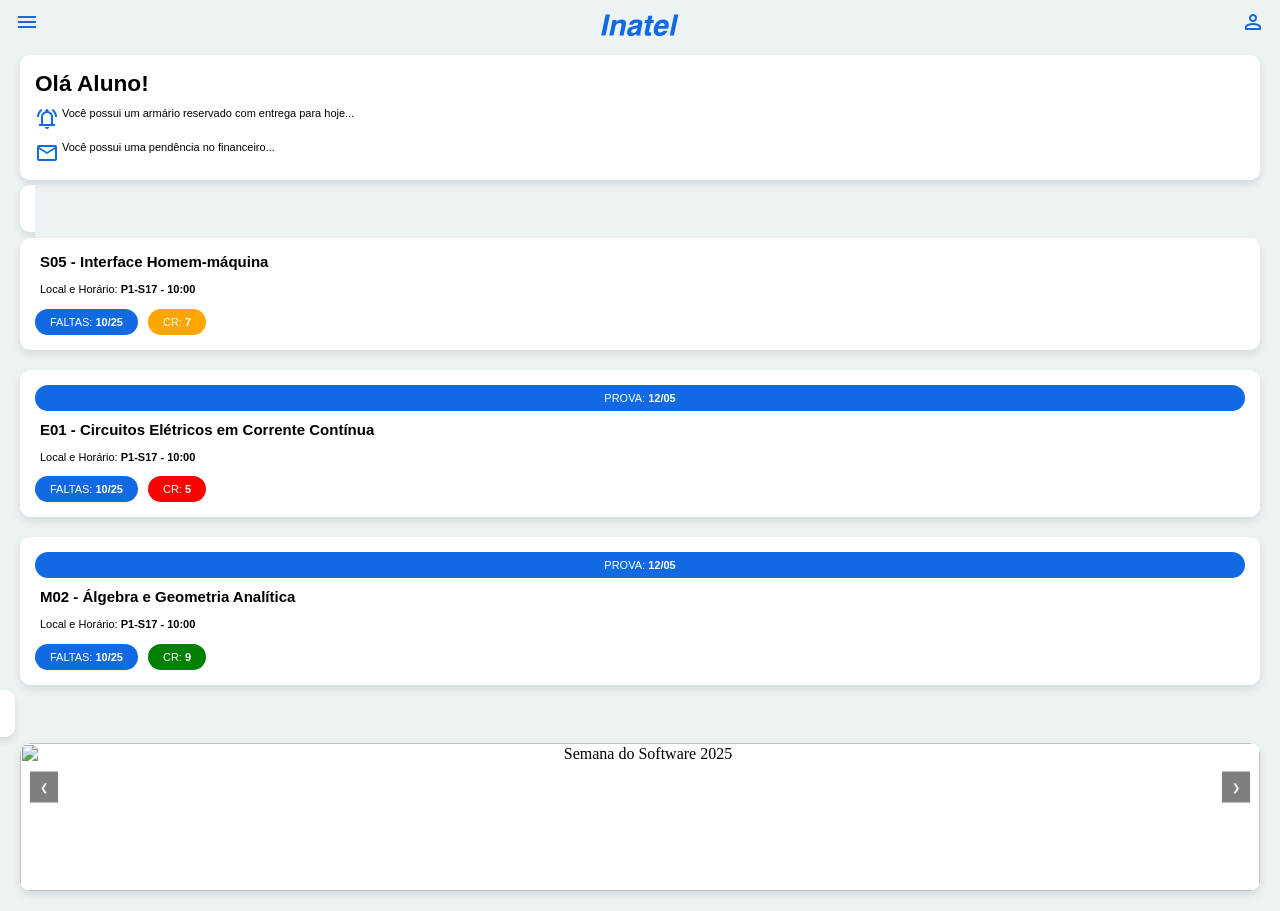
==== index.html @ 8f59771f "first commit" ====
<html>
<head>
  <title> Dashboard App Inatel </title>
  <link rel="stylesheet" href="style.css">
  <link rel="stylesheet" href="styles_componente.css">
  <meta name="viewport" content="width=device-width, initial-scale=1.0">
  <link href="https://fonts.googleapis.com/css2?family=Material+Symbols+Outlined" rel="stylesheet">
</head>
<body>
  <div id="menu_aba">
    <div id="menu_bot" onclick="closeMenu(), temaInatel()">Tema Inatel</div>
    <div id="menu_bot" onclick="closeMenu(), temaLim()">Tema Limão</div>
    <div id="menu_bot" onclick="closeMenu(), temaDark()">Tema Dark</div>
    <div id="menu_bot" onclick="closeMenu(), goToVagas()"> Procurar Vagas </div>
    <div id="menu_bot" onclick="closeMenu(), goToVagasAplicadas()"> Vagas Aplicadas </div>
  </div> 
  <header id="head">   
    <div id="menu" onclick="openMenu()"><span class="material-symbols-outlined icoG">
menu
</span></div>
    <div id="logo"><svg class="svg_logo" xmlns="http://www.w3.org/2000/svg" viewBox="100 150 390 116"><path class="path_logo" d="M127.455,156.988h21.287l-21.859,102.835H105.69L127.455,156.988L127.455,156.988z M225.618,208.048	l-10.941,51.775H194.51l9.726-45.911c0.286-1.168,0.477-2.312,0.62-3.456c0.143-1.144,0.214-2.145,0.214-3.027	c0-2.86-0.834-4.982-2.527-6.412c-1.668-1.407-4.147-2.122-7.461-2.122c-5.078,0-9.392,1.406-12.968,4.219 c-3.552,2.836-5.888,6.698-6.96,11.633l-9.559,45.076h-20.31l16.186-75.946h19.905l-2.002,9.559 c3.957-3.886,8.105-6.794,12.491-8.701c4.362-1.907,9.011-2.86,13.945-2.86c6.508,0,11.656,1.501,15.447,4.529 c3.79,3.027,5.697,7.151,5.697,12.372c0,1.239-0.096,2.55-0.286,3.933S226.143,205.855,225.618,208.048L225.618,208.048z	 M282.709,222.636c-3.29,1.455-7.318,2.646-12.038,3.6c-4.744,0.954-7.557,1.55-8.438,1.788c-3.218,0.978-5.674,2.526-7.414,4.648	c-1.716,2.122-2.574,4.672-2.574,7.652c0,2.074,0.739,3.719,2.24,4.887c1.478,1.168,3.552,1.74,6.222,1.74	c5.078,0,9.487-1.574,13.206-4.721s6.15-7.342,7.271-12.61L282.709,222.636L282.709,222.636z M306.333,202.613l-9.154,43.145	c-0.238,1.313-0.405,2.432-0.524,3.361s-0.167,1.717-0.167,2.385c0,1.168,0.167,2.098,0.548,2.789 c0.381,0.715,1.049,1.406,2.026,2.098l-0.763,3.432h-21.025c-0.048-0.285-0.143-0.643-0.286-1.119	c-0.381-1.813-0.572-3.076-0.572-3.768c0-0.428,0.048-1,0.119-1.715c0.072-0.74,0.167-1.574,0.31-2.551	c-3.218,3.861-7.032,6.793-11.49,8.818c-4.458,2.027-9.344,3.053-14.708,3.053c-5.721,0-10.274-1.455-13.659-4.338	c-3.361-2.885-5.054-6.771-5.054-11.658c0-9.51,2.574-16.876,7.724-22.097c5.125-5.197,13.206-8.629,24.171-10.25	c1.788-0.287,4.195-0.645,7.271-1.049c10.131-1.168,15.185-4.53,15.185-10.108c0-2.098-0.834-3.623-2.527-4.577	c-1.669-0.954-4.338-1.43-8.033-1.43c-4.195,0-7.581,0.93-10.131,2.813c-2.574,1.883-4.052,4.529-4.481,7.914h-19.166	c1.359-8.2,5.292-14.684,11.824-19.451c6.507-4.768,14.731-7.151,24.672-7.151c8.987,0,15.971,1.454,20.954,4.362	s7.484,6.984,7.484,12.205c0,0.834-0.047,1.668-0.143,2.503C306.642,201.063,306.5,201.874,306.333,202.613L306.333,202.613z	 M335.081,163.281h20.31l-4.338,20.595h12.634l-3.004,14.303h-12.776l-8.844,42.026c0,0.238-0.048,0.547-0.144,0.93	c-0.095,0.404-0.144,0.668-0.144,0.811c0,1.119,0.549,1.93,1.67,2.406c1.119,0.502,3.051,0.74,5.792,0.74h4.409l-3.289,15.303	c-1.168,0.049-2.717,0.096-4.672,0.145c-3.528,0.094-5.84,0.143-6.913,0.143c-6.508,0-11.18-0.883-14.017-2.646	c-2.837-1.787-4.267-4.672-4.267-8.678c0-1.119,0.118-2.455,0.357-4.051c0.214-1.574,0.596-3.6,1.12-6.08l8.701-41.048h-10.752	l3.004-14.303h10.895L335.081,163.281L335.081,163.281z M432.339,227.213H383.4c-0.167,1.025-0.311,2.026-0.405,3.004	s-0.144,1.835-0.144,2.574c0,4.1,0.978,7.199,2.956,9.297s4.911,3.146,8.772,3.146c3.266,0,6.031-0.668,8.344-1.979	c2.313-1.334,4.434-3.48,6.389-6.46h20.309c-3.576,7.962-8.914,14.208-16.018,18.761c-7.105,4.553-14.994,6.842-23.695,6.842	c-8.63,0-15.424-2.551-20.43-7.676c-5.006-5.127-7.508-12.016-7.508-20.692c0-6.197,1.096-12.609,3.289-19.236	c2.17-6.627,5.077-12.325,8.725-17.092c4.172-5.435,9.059-9.559,14.588-12.348c5.531-2.789,11.633-4.195,18.283-4.195	c8.939,0,15.924,2.36,20.955,7.104c5.029,4.72,7.531,11.275,7.531,19.666c0,2.193-0.213,4.696-0.666,7.534	C434.246,218.322,433.458,222.232,432.339,227.213L432.339,227.213z M414.46,213.912c0.143-1.119,0.262-2.098,0.334-2.955	c0.07-0.858,0.096-1.55,0.096-2.05c0-3.385-0.979-6.031-2.957-7.914s-4.768-2.813-8.344-2.813c-4.146,0-7.676,1.335-10.607,4.005	s-5.172,6.579-6.697,11.728H414.46L414.46,213.912z M461.826,156.988h20.311l-21.932,102.835h-20.262L461.826,156.988	L461.826,156.988z"></path></svg></div>
    <div id="perfil"><span class="material-symbols-outlined icoG">Person</span></div>
  </header>
  <main>
    <div id="mensagens">
      <div id="user_name" class="font"><b>Olá Aluno!</b></div>
      <div id="mns_box">
        <div id="icon"><span class="material-symbols-outlined icoP">notifications_active</span></div>
        <div id="mns" class="font">Você possui um armário reservado com entrega para hoje...</div>
      </div>
      <div id="mns_box">
        <div id="icon"><span class="material-symbols-outlined icoP">mail</span></div>
        <div id="mns" class="font">Você possui uma pendência no financeiro...</div>
      </div>
    </div>
    
    <aulas-component id="componente"></aulas-component>
  
    <div class="carousel-container">
        <div class="carousel">
            <!-- Os cards deverão ser inseridos dinamicamente via JS -->
        </div>
        <button id="prevBtn">❮</button>
        <button id="nextBtn">❯</button>
    </div>
  
  </main>
  
  
  
  <script src="script.js"></script>

  
</body>
</html>
---- style.css ----
:root {
  --cor-click: #126ae2; /* Click */
  --cor-sombra: #0a599b; /* Azul Escuro */
  --cor-text: black; /* Preto */
  --cor-back1: #edf2f4; /* Azul claro */
  --cor-back2: #6a937a; /* Verde Escuro */
  
  --md-sys-color-primary: #126ae2;
  --md-sys-color-on-primary: #FFFFFF;
  --md-sys-color-primary-container: #edf2f4;
  --md-sys-color-on-primary-container: #002020;
  
  --frequencia: #126ae2;
  --nota: #126ae2;
  --prova: #126ae2;
  
  
}

body {
  margin: 0px;
  background-color: var(--cor-back1);
}

@import url(https://fonts.googleapis.com/css?family=Arimo);

header {
  position: relative;
  height: 35px;
  top: 0px;
  left: 0px;
  right: 0px;
}

#menu {
  position: absolute;
  left: 0px;
  top: 10px;
  margin-left: 15px;
  cursor: pointer;
}

#logo {
  position: absolute;
  top: 13px;
  left: 50%;
  transform: translate(-50%);
}

.svg_logo{
  width: 80px;
}

.path_logo{
  fill: var(--cor-click);
}

#perfil {
  position: absolute;
  right: 0px;
  top: 10px;
  margin-right: 15px;
}

#mensagens {
  position: relative;
  background-color: white;
  top: 0px;
  left: 0px;
  right: 0px;
  padding: 15px;
  margin: 20px;
  border-radius: 10px;
  box-shadow: 0px 4px 8px rgba(0, 0, 0, 0.1);
}

#user_name {
  display: block;
  font-size: 17pt;
}

#mns_box {
  position: relative;
  top: 0px;
  left: 0px;
  right: 0px;
  margin-top:5px;
}

#icon {
  width: 18px;
  display: inline-block;
  vertical-align: top;
  margin-top: 5px;
}

#mns {
  padding: 5px;
  width: 80%;
  display: inline-block;
}

.material-symbols-outlined {
  color: var(--cor-click);
  font-variation-settings:
  'FILL' 0,
  'wght' 400,
  'GRAD' 0,
  'opsz' 24
}

.icoG {
  font-size: 30px;
}

.icoP {
  font-size: 18px;
}

.font {
  font-family: "Arimo", sans-serif;
  font-optical-sizing: auto;
  font-weight: normal;
  font-style: normal;
  font-size: 11px;
  color: var(--cor-text)
}

#menu_aba {
  height: 100%;
  width: 100%;
  position: fixed;
  top: 0;
  left: 0;
  background-color: rgba(0, 0, 0, 0.9);
  overflow-x: hidden;
  transition: 0.5s;
  z-index: 1;
  display: none;
}

#menu_bot {
  position: relative;
  padding: 20px;
  display: block;
  cursor: pointer;
  font-family: "Arimo", sans-serif;
  font-optical-sizing: auto;
  font-weight: normal;
  font-style: normal;
  font-size: 14pt;
  color: var(--cor-click);
  transition: 0.5s;
}

#componente {
  position: relative;
  background-color: white;
  top: 0px;
  left: 0px;
  right: 0px;
  padding: 15px;
  margin: 20px;
  border-radius: 10px;
  box-shadow: 0px 4px 8px rgba(0, 0, 0, 0.1);
}




h3 {
  font-family: "Arimo", sans-serif;
  font-optical-sizing: auto;
  font-weight: normal;
  font-style: normal;
  font-size: 14px;
  color: var(--cor-text);
  padding-left: 5px;
  padding-right: 5px
}

p {
  font-family: "Arimo", sans-serif;
  font-optical-sizing: auto;
  font-weight: normal;
  font-style: normal;
  font-size: 11px;
  color: var(--cor-text);
  line-height: 1.5;
  orphans: 3;
  padding-left: 5px;
  padding-right: 5px
}

.carousel-container {
    position: relative;
    overflow: hidden;
    background-color: white;
    border-radius: 10px;
    margin: 20px;
    box-shadow: 0px 4px 8px rgba(0, 0, 0, 0.1);
  
}

.carousel {
    display: flex;
    transition: transform 0.5s ease-in-out;
}

.card {
    min-width: 100%;
    text-align: center;
}

.card img {
    width: 100%;
    border-top-right-radius: 10px;
    border-top-left-radius: 10px;
}

.info {
    padding: 10px
}

.icon {
    font-size: 15px;
    margin-left: 5px;
    margin-right: 2px;
    width: 18px;
    display: inline-block;
    vertical-align: middle
}

#prevBtn,
#nextBtn {
    position: absolute;
    top: 30%;
    transform: translateY(-50%);
    background: rgba(0, 0, 0, 0.5);
    color: white;
    border: none;
    padding: 10px;
    cursor: pointer;
    font-size: 10px;
}

#prevBtn { left: 10px; }
#nextBtn { right: 10px; }


.comp-aula {
  position: relative;
  background-color: white;
  top: 0px;
  left: 0px;
  right: 0px;
  padding: 15px;
  margin: 20px;
  border-radius: 10px;
  box-shadow: 0px 4px 8px rgba(0, 0, 0, 0.1);
}

.titulo_aula {
  font-family: "Arimo", sans-serif;
  font-optical-sizing: auto;
  font-weight: bold;
  font-style: normal;
  font-size: 15px;
  color: var(--cor-text);
  padding-left: 5px;
  padding-right: 5px;
  
  white-space: nowrap;
  overflow: hidden;
  text-overflow: ellipsis;
}

.lables {
  display: flex;
  justify-content: space-between;
}

.lable-prova {
  background-color: var(--prova);
  padding: 7px;
  padding-right: 15px;
  padding-left: 15px;
  margin-right: 10px;
  border-radius: 500px;
  text-align: center
}

.lable-frequencia {
  background-color: var(--frequencia);
  padding: 7px;
  padding-right: 15px;
  padding-left: 15px;
  margin-right: 10px;
  border-radius: 500px;
}

.lable-nota {
  background-color: var(--prova);
  padding: 7px;
  padding-right: 15px;
  padding-left: 15px;
  margin-right: 10px;
  border-radius: 500px;
}

.p_lable {
  font-family: "Arimo", sans-serif;
  font-optical-sizing: auto;
  font-weight: normal;
  font-style: normal;
  font-size: 11px;
  color: white;
  
  white-space: nowrap;
  overflow: hidden;
  text-overflow: ellipsis;
}

.botaoVoltar{
  width: 50px;
  border-radius: 16px;
}

/* 
=-=-=-=-=-=-=-=- Sobre a estilização da página de vagas =-=-=-=-=-=-=-=-
*/

#container-vagas {
    padding: 15px;
}

.card-vaga {
    background-color: white;
    border-radius: 10px;
    padding: 12px;
    margin-bottom: 20px;

    box-shadow: 0px 4px 8px rgba(0,0,0,0.1);
}

.card-vaga img {
    width: 100%;
    height: 180px;

    object-fit: cover;

    border-radius: 10px;
}

/* Nome da vaga */

.card-vaga h3 {
    text-align: center;
    margin-top: 15px;
    margin-bottom: 15px;
    font-size: 20px;
}

.card-vaga p{
  font-size: 14px;
}

.card-vaga .descricao {
    background-color: #f1f1f1;
    padding: 12px;
    border-radius: 15px;
    margin-bottom: 15px;
}

.card-vaga .empresa {
    font-weight: bold;
}

.card-vaga .info {
    margin-top: 5px;
}

.botoes-vaga {
    display: flex;
    justify-content: flex-end;
    gap: 10px;
    margin-top: 15px;
}

.btn-detalhes {
    border: none;
    background-color: #d9d9d9;
    padding: 8px 30px;
    font-size: 14px;
    border-radius: 20px;
    cursor: pointer;
}

.btn-candidatar {
    border: none;
    background-color: var(--cor-click);
    color: white;
    padding: 8px 15px;
    font-size: 14px;
    border-radius: 20px;
    cursor: pointer;
}

/* 
=-=-=-=-=-=-=-=- Sobre a estilização do pop up de janela de candidatar-se =-=-=-=-=-=-=-=-
*/
.modal {
  display: none;
  position: fixed;
  top: 0;
  left: 0;
  width: 100%;
  height: 100%;
  background-color: rgba(0,0,0,0.5);
  justify-content: center;
  align-items: center;
  z-index: 1000;
}

.modal-conteudo {
  background-color: white;
  padding: 20px;
  border-radius: 10px;
  width: 80%;
  max-width: 500px;
  position: relative;
}

.fechar {
  position: absolute;
  right: 15px;
  top: 10px;
  font-size: 25px;
  cursor: pointer;
}   


#filtros {
    width: 100%;
    display: flex;
    flex-direction: column;
    align-items: center;
    margin: 25px 0;
}

#filtros label {
    color: var(--cor-click);
    font-size: 1rem;
    font-weight: 600;
    margin-bottom: 8px;
}


#filtroCurso {
    width: 320px;
    max-width: 90%;
    padding: 12px 15px;
    font-size: 1rem;
    border: none;
    border-radius: 12px;
    background: white;
    color: #333;
    box-shadow: 0 4px 10px rgba(0,0,0,0.2);
    cursor: pointer;
    transition: all 0.3s ease;
}

#filtroCurso:hover {
    transform: translateY(-2px);
    box-shadow: 0 6px 15px rgba(0,0,0,0.25);
}

#filtroCurso:focus {
    outline: none;
    border: 2px solid var(--cor-click);
    box-shadow: 0 0 10px var(--cor-click);
}



.modal {
    display: none;
    position: fixed;
    inset: 0;
    background: rgba(0, 0, 0, 0.6);
    justify-content: center;
    align-items: center;
    backdrop-filter: blur(5px);
    z-index: 1000;
}

.modal-conteudo {
    background: white;
    width: 90%;
    max-width: 500px;
    padding: 30px;
    border-radius: 20px;
    box-shadow: 0 15px 40px rgba(0,0,0,0.3);
    position: relative;
    animation: aparecer .3s ease;
}

@keyframes aparecer {
    from {
        opacity: 0;
        transform: translateY(-20px);
    }

    to {
        opacity: 1;
        transform: translateY(0);
    }
}

.modal-conteudo h2 {
    color: var(--cor-click);
    margin-bottom: 20px;
    font-size: 2rem;
}

.fechar-candidatura,
.fechar {
    position: absolute;
    right: 15px;
    top: 10px;
    font-size: 28px;
    cursor: pointer;
    color: #666;
    transition: .3s;
}

.fechar-candidatura:hover,
.fechar:hover {
    color: crimson;
    transform: rotate(90deg);
}

#curriculo {
    width: 94%;
    padding: 12px;
    border: 2px dashed var(--cor-click);
    border-radius: 12px;
    background: #f8f8f8;
    cursor: pointer;
}

#btnEnviarCurriculo {
    width: 100%;
    padding: 14px;
    border: none;
    border-radius: 12px;
    background: var(--cor-click);
    color: white;
    font-size: 1rem;
    font-weight: bold;
    cursor: pointer;
    transition: .3s;
}

#btnEnviarCurriculo:hover {
    transform: translateY(-2px);
    box-shadow: 0 5px 15px rgba(0,0,0,.25);
}

#textoDetalhes {
    white-space: pre-line;
    line-height: 1.7;
}
/* 
=-=-=-=-=-=-=-=- Sobre a estilização do pop up de apos se candidatar =-=-=-=-=-=-=-=-
*/


/*  MODAL QUANDO IMPORTA CORRETAMENTE
*/
.modal-sucesso {
    background: white;
    width: 350px;
    padding: 30px;
    border-radius: 20px;
    text-align: center;
    animation: aparecer .3s ease;
    box-shadow: 0 15px 40px rgba(0,0,0,.3);
}

.icone-sucesso {
    width: 80px;
    height: 80px;
    margin: 0 auto 15px;
    border-radius: 50%;
    background: #4CAF50;
    color: white;
    font-size: 45px;
    display: flex;
    justify-content: center;
    align-items: center;
}

.modal-sucesso h2 {
    margin-bottom: 10px;
    color: #333;
}

.modal-sucesso p {
    color: #666;
    margin-bottom: 20px;
}

.modal-sucesso button {
    background: var(--cor-click);
    color: white;
    border: none;
    padding: 12px 30px;
    border-radius: 10px;
    cursor: pointer;
    font-weight: bold;
    transition: .3s;
}

.modal-sucesso button:hover {
    transform: translateY(-2px);
}

/*  MODAL QUANDO IMPORTA ERRONEAMENTE
*/

.modal-erro {
    background: white;
    width: 350px;
    padding: 30px;
    border-radius: 20px;
    text-align: center;
}

.icone-erro {
    width: 80px;
    height: 80px;
    margin: 0 auto 15px;
    border-radius: 50%;
    background: #e53935;
    color: white;
    font-size: 45px;
    display: flex;
    justify-content: center;
    align-items: center;
}

.modal-erro button {
    background: #e53935;
    color: white;
    border: none;
    padding: 12px 30px;
    border-radius: 10px;
    cursor: pointer;
}


/* Container que envolve todos os cards */
#container-vagas {
    display: grid;
    grid-template-columns: repeat(auto-fill, minmax(300px, 1fr));
    gap: 24px;
    padding: 20px;
    max-width: 1200px;
    margin: 0 auto;
}

/* O Card individual */
.card-vaga {
    background-color: #ffffff;
    border-radius: 12px;
    box-shadow: 0 4px 12px rgba(0, 0, 0, 0.08);
    overflow: hidden;
    display: flex;
    flex-direction: column;
    transition: transform 0.2s ease, box-shadow 0.2s ease;
}

.card-vaga:hover {
    transform: translateY(-4px);
    box-shadow: 0 6px 18px rgba(0, 0, 0, 0.12);
}

/* Imagem de topo do card */
.card-vaga img {
    width: 100%;
    height: 160px;
    object-fit: cover;
}

/* Título do cargo/vaga */
.card-vaga h3 {
    font-size: 1.2rem;
    margin: 16px 16px 8px 16px;
    color: var(--cor-text);
}

/* Corpo do texto interno */
.card-vaga .descricao {
    padding: 0 16px 16px 16px;
    flex-grow: 1; /* Garante que os botões fiquem alinhados embaixo mesmo com textos de tamanhos diferentes */
    display: flex;
    flex-direction: column;
    gap: 8px;
}

.card-vaga .empresa {
    font-weight: bold;
    color: var(--md-sys-color-primary);
    margin: 0;
}

.card-vaga .descricao p {
    margin: 0;
    font-size: 0.95rem;
    color: #555;
}

/* Área dos botões */
.card-vaga .botoes-vaga {
    display: flex;
    gap: 12px;
    padding: 16px;
    background-color: #f9f9f9;
    border-top: 1px solid #eee;
}

/* Estilização básica dos botões */
.card-vaga .botoes-vaga button {
    flex: 1;
    padding: 10px;
    border: none;
    border-radius: 6px;
    font-weight: bold;
    cursor: pointer;
    transition: background 0.2s;
}

.btn-detalhes {
    background-color: #e0e0e0;
    color: #333;
}

.btn-detalhes:hover {
    background-color: #d5d5d5;
}

.btn-candidatar {
    background-color: var(--md-sys-color-primary);
    color: white;
}

.btn-candidatar:hover {
    background-color: var(--cor-click);
}

.container-status {
    max-width: 600px;
    margin: 40px auto;
    padding: 20px;
    background: #fff;
    border-radius: 12px;
    box-shadow: 0 4px 12px rgba(0,0,0,0.1);
    text-align: center;
}
.status-badge {
    display: inline-block;
    background-color: #fef3c7;
    color: #d97706;
    padding: 6px 14px;
    border-radius: 20px;
    font-weight: bold;
    margin-top: 15px;
    font-size: 0.95rem;
}
.btn-voltar {
    margin-top: 25px;
    padding: 10px 20px;
    background-color: var(--md-sys-color-primary, #38184C);
    color: white;
    border: none;
    border-radius: 6px;
    cursor: pointer;
    font-weight: bold;
}
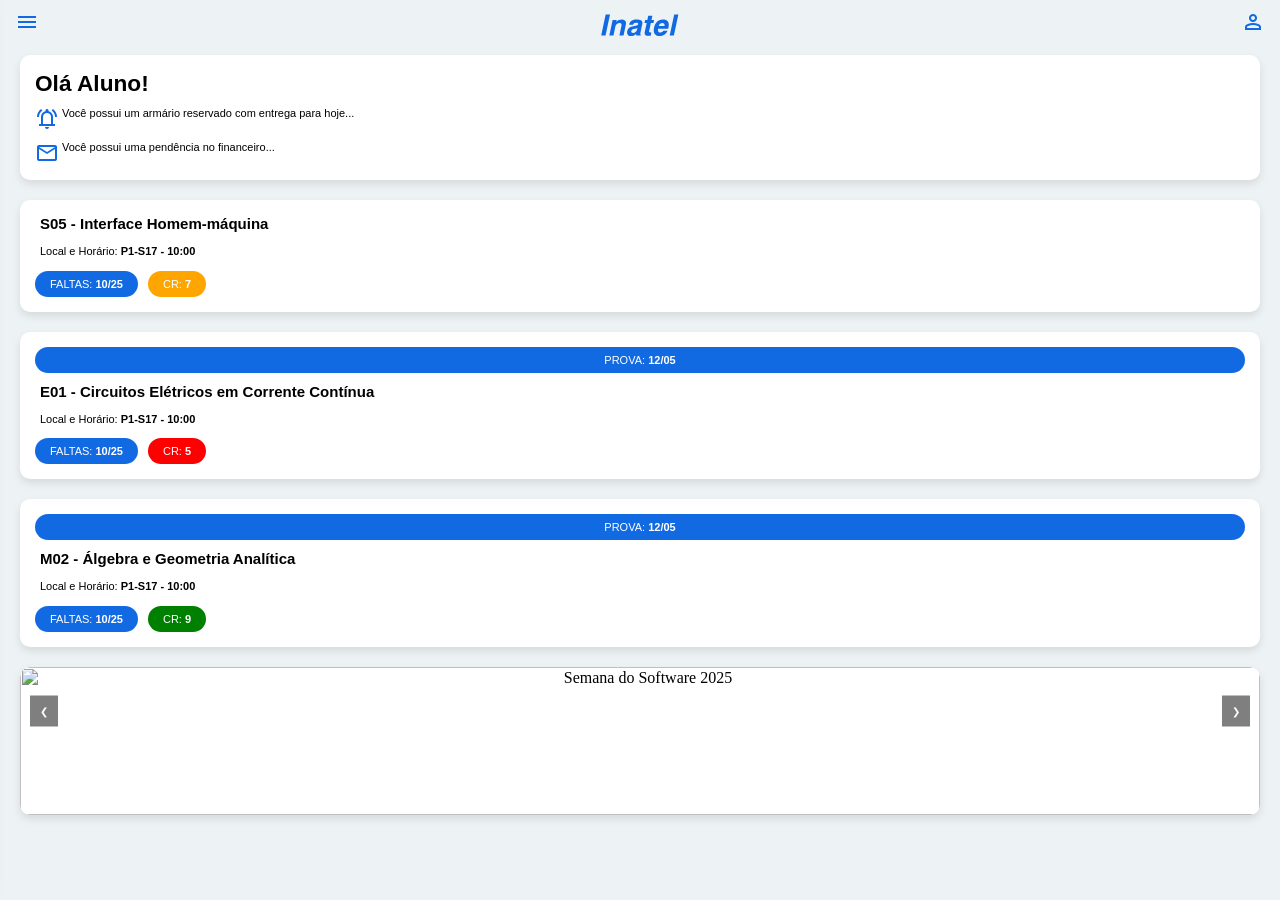
==== commit 61b5c104: "Alterado o menu, deixando mais bonito e funcional" ====
--- a/index.html
+++ b/index.html
@@ -7,13 +7,47 @@
   <link href="https://fonts.googleapis.com/css2?family=Material+Symbols+Outlined" rel="stylesheet">
 </head>
 <body>
-  <div id="menu_aba">
-    <div id="menu_bot" onclick="closeMenu(), temaInatel()">Tema Inatel</div>
-    <div id="menu_bot" onclick="closeMenu(), temaLim()">Tema Limão</div>
-    <div id="menu_bot" onclick="closeMenu(), temaDark()">Tema Dark</div>
-    <div id="menu_bot" onclick="closeMenu(), goToVagas()"> Procurar Vagas </div>
-    <div id="menu_bot" onclick="closeMenu(), goToVagasAplicadas()"> Vagas Aplicadas </div>
-  </div> 
+  <div id="menu_overlay" onclick="closeMenu()"></div>
+
+<div id="menu_aba">
+    <div class="menu_header">
+        <div class="avatar">R</div>
+        <div>
+            <h3>Raphael</h3>
+            <p>Aluno Inatel</p>
+        </div>
+    </div>
+
+    <div class="menu_item" onclick="temaInatel()">
+        <span class="material-symbols-outlined">palette</span>
+        Tema Inatel
+    </div>
+
+    <div class="menu_item" onclick="temaLim()">
+        <span class="material-symbols-outlined">eco</span>
+        Tema Limão
+    </div>
+
+    <div class="menu_item" onclick="temaDark()">
+        <span class="material-symbols-outlined">dark_mode</span>
+        Tema Dark
+    </div>
+
+    <div class="menu_item" onclick="voltarPaginaPrincipal()">
+        <span class="material-symbols-outlined">home</span>
+        Início
+    </div>
+
+    <div class="menu_item" onclick="goToVagas()">
+        <span class="material-symbols-outlined">work</span>
+        Vagas
+    </div>
+
+    <div class="menu_item" onclick="goToVagasAplicadas()">
+        <span class="material-symbols-outlined">pending_actions</span>
+        Vagas Aplicadas    
+    </div>
+</div>
   <header id="head">   
     <div id="menu" onclick="openMenu()"><span class="material-symbols-outlined icoG">
 menu
--- a/style.css
+++ b/style.css
@@ -126,31 +126,85 @@
   color: var(--cor-text)
 }
 
-#menu_aba {
-  height: 100%;
-  width: 100%;
-  position: fixed;
-  top: 0;
-  left: 0;
-  background-color: rgba(0, 0, 0, 0.9);
-  overflow-x: hidden;
-  transition: 0.5s;
-  z-index: 1;
-  display: none;
-}
-
-#menu_bot {
-  position: relative;
-  padding: 20px;
-  display: block;
-  cursor: pointer;
-  font-family: "Arimo", sans-serif;
-  font-optical-sizing: auto;
-  font-weight: normal;
-  font-style: normal;
-  font-size: 14pt;
-  color: var(--cor-click);
-  transition: 0.5s;
+#menu_overlay{
+    position: fixed;
+    inset: 0;
+    background: rgba(0,0,0,.4);
+    backdrop-filter: blur(3px);
+    display: none;
+    z-index: 998;
+}
+
+#menu_aba{
+    position: fixed;
+    top: 0;
+    left: -280px;
+    width: 260px;
+    height: 100vh;
+
+    background: white;
+
+    box-shadow: 5px 0 20px rgba(0,0,0,.15);
+
+    transition: .3s ease;
+    z-index: 999;
+
+    display: flex;
+    flex-direction: column;
+}
+
+#menu_aba.open{
+    left: 0;
+}
+
+.menu_header{
+    padding: 25px;
+    background: var(--cor-click);
+    color: white;
+
+    display: flex;
+    align-items: center;
+    gap: 15px;
+}
+
+.avatar{
+    width: 55px;
+    height: 55px;
+
+    border-radius: 50%;
+    background: white;
+    color: var(--cor-click);
+
+    display: flex;
+    justify-content: center;
+    align-items: center;
+
+    font-size: 22px;
+    font-weight: bold;
+}
+
+.menu_item{
+    display: flex;
+    align-items: center;
+    gap: 15px;
+
+    padding: 18px 25px;
+
+    cursor: pointer;
+
+    font-family: Arimo;
+    font-size: 16px;
+
+    transition: .2s;
+}
+
+.menu_item:hover{
+    background: rgba(18,106,226,.08);
+    color: var(--cor-click);
+}
+
+.menu_item span{
+    font-size: 22px;
 }
 
 #componente {
@@ -159,8 +213,6 @@
   top: 0px;
   left: 0px;
   right: 0px;
-  padding: 15px;
-  margin: 20px;
   border-radius: 10px;
   box-shadow: 0px 4px 8px rgba(0, 0, 0, 0.1);
 }
@@ -787,4 +839,6 @@
     border-radius: 6px;
     cursor: pointer;
     font-weight: bold;
-}+}
+
+
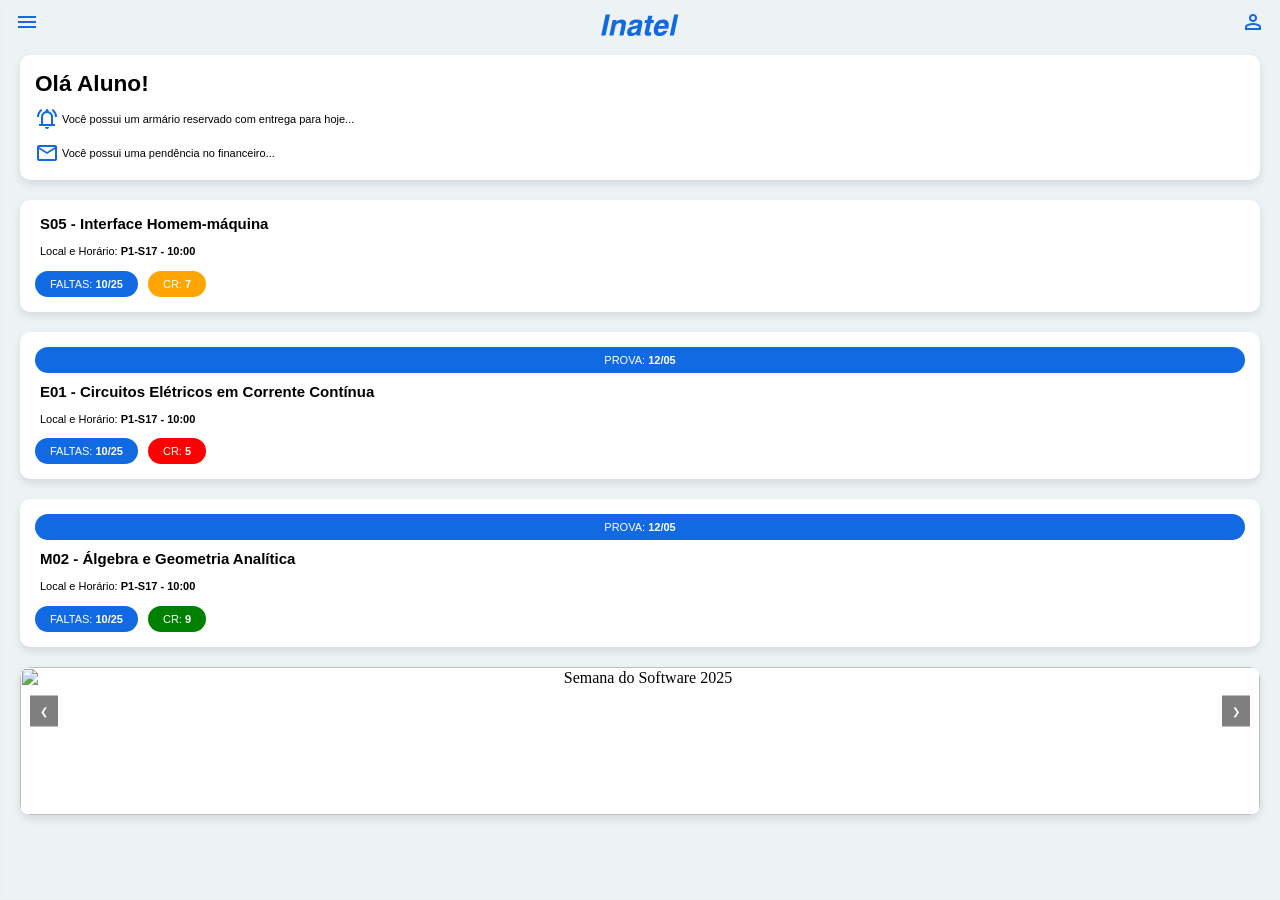
==== commit 04b296b7: "a" ====
--- a/index.html
+++ b/index.html
@@ -11,29 +11,15 @@
 
 <div id="menu_aba">
     <div class="menu_header">
-        <div class="avatar">R</div>
+        <div class="avatar" id="avatarLetra">A</div>
+
         <div>
-            <h3>Raphael</h3>
-            <p>Aluno Inatel</p>
+          <h3 id="nomeAluno">Aluno</h3>
+          <p id="descricaoDoUsuario">Aluno Inatel</p>
         </div>
     </div>
 
-    <div class="menu_item" onclick="temaInatel()">
-        <span class="material-symbols-outlined">palette</span>
-        Tema Inatel
-    </div>
-
-    <div class="menu_item" onclick="temaLim()">
-        <span class="material-symbols-outlined">eco</span>
-        Tema Limão
-    </div>
-
-    <div class="menu_item" onclick="temaDark()">
-        <span class="material-symbols-outlined">dark_mode</span>
-        Tema Dark
-    </div>
-
-    <div class="menu_item" onclick="voltarPaginaPrincipal()">
+      <div class="menu_item" onclick="voltarPaginaPrincipal()">
         <span class="material-symbols-outlined">home</span>
         Início
     </div>
@@ -47,6 +33,32 @@
         <span class="material-symbols-outlined">pending_actions</span>
         Vagas Aplicadas    
     </div>
+
+    <div class="menu_item" onclick="deslogar()">
+       <span class="material-symbols-outlined" > logout </span>
+       Deslogar
+    </div>
+    
+
+    <div class="grupo-temas">
+        <div class="menu_item" onclick="temaInatel()">
+           <span class="material-symbols-outlined">palette</span>
+           Tema Inatel
+        </div>
+
+        <div class="menu_item" onclick="temaLim()">
+            <span class="material-symbols-outlined">eco</span>
+            Tema Limão
+        </div>
+
+        <div class="menu_item" onclick="temaDark()">
+           <span class="material-symbols-outlined">dark_mode</span>
+           Tema Dark
+       </div>
+
+    </div>
+    
+
 </div>
   <header id="head">   
     <div id="menu" onclick="openMenu()"><span class="material-symbols-outlined icoG">
--- a/style.css
+++ b/style.css
@@ -95,6 +95,7 @@
 }
 
 #mns {
+  margin-top: 6px;
   padding: 5px;
   width: 80%;
   display: inline-block;
@@ -141,14 +142,10 @@
     left: -280px;
     width: 260px;
     height: 100vh;
-
     background: white;
-
     box-shadow: 5px 0 20px rgba(0,0,0,.15);
-
     transition: .3s ease;
     z-index: 999;
-
     display: flex;
     flex-direction: column;
 }
@@ -161,7 +158,6 @@
     padding: 25px;
     background: var(--cor-click);
     color: white;
-
     display: flex;
     align-items: center;
     gap: 15px;
@@ -170,11 +166,9 @@
 .avatar{
     width: 55px;
     height: 55px;
-
     border-radius: 50%;
     background: white;
     color: var(--cor-click);
-
     display: flex;
     justify-content: center;
     align-items: center;
@@ -187,14 +181,10 @@
     display: flex;
     align-items: center;
     gap: 15px;
-
     padding: 18px 25px;
-
-    cursor: pointer;
-
+    cursor: pointer;
     font-family: Arimo;
     font-size: 16px;
-
     transition: .2s;
 }
 
@@ -321,7 +311,6 @@
   color: var(--cor-text);
   padding-left: 5px;
   padding-right: 5px;
-  
   white-space: nowrap;
   overflow: hidden;
   text-overflow: ellipsis;
@@ -398,9 +387,7 @@
 .card-vaga img {
     width: 100%;
     height: 180px;
-
     object-fit: cover;
-
     border-radius: 10px;
 }
 
@@ -841,4 +828,7 @@
     font-weight: bold;
 }
 
-
+.grupo-temas{
+    margin-top: 330px;
+}
+
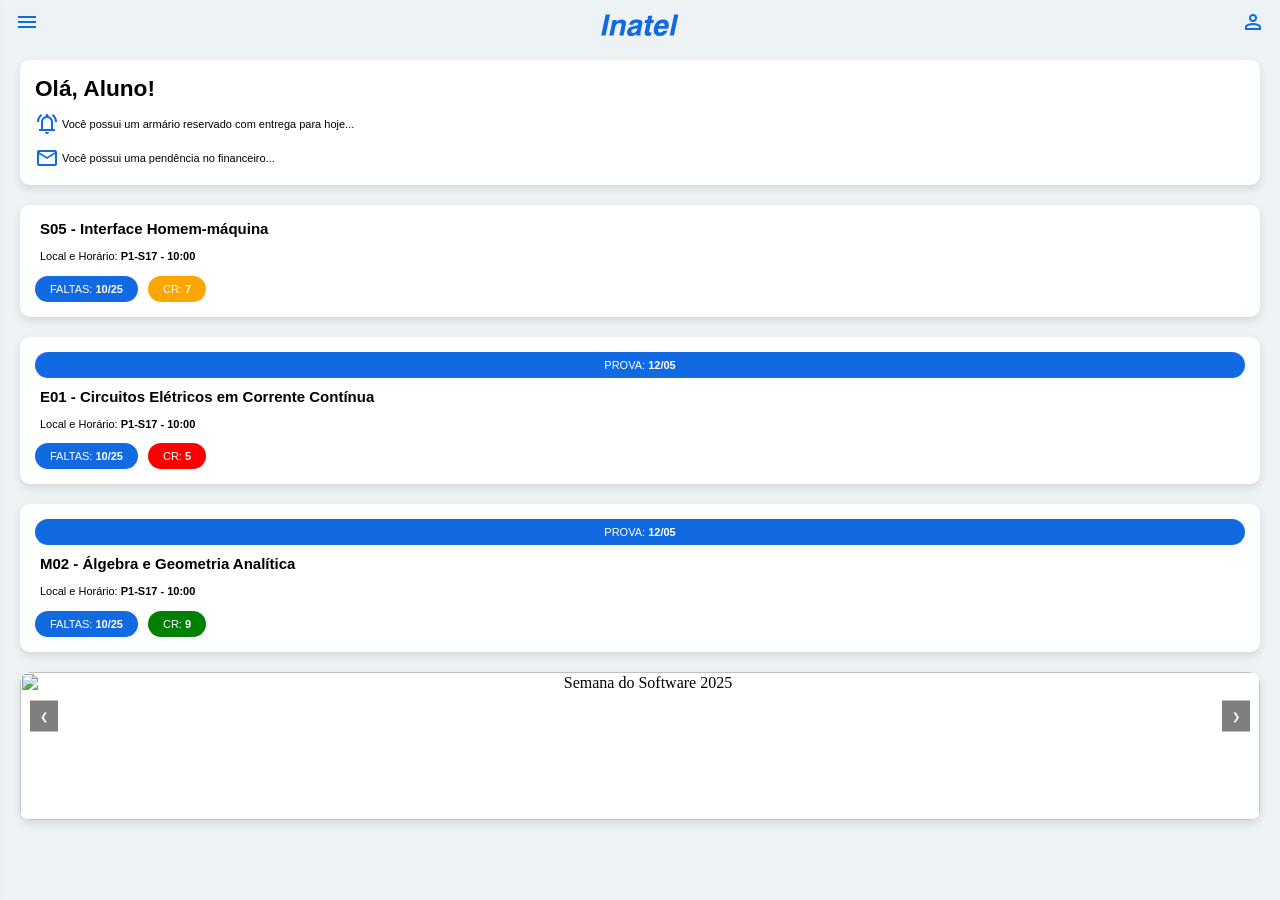
==== commit 12428e2a: "Alteado algumas partes do layout dos arquivos" ====
--- a/index.html
+++ b/index.html
@@ -69,7 +69,7 @@
   </header>
   <main>
     <div id="mensagens">
-      <div id="user_name" class="font"><b>Olá Aluno!</b></div>
+      <div id="user_name" class="font"><b>Olá, Aluno!</b></div>
       <div id="mns_box">
         <div id="icon"><span class="material-symbols-outlined icoP">notifications_active</span></div>
         <div id="mns" class="font">Você possui um armário reservado com entrega para hoje...</div>
--- a/style.css
+++ b/style.css
@@ -25,11 +25,13 @@
 @import url(https://fonts.googleapis.com/css?family=Arimo);
 
 header {
-  position: relative;
-  height: 35px;
+  position: sticky;
+  height: 40px;
   top: 0px;
   left: 0px;
   right: 0px;
+  z-index: 9;
+  background-color: var(--cor-back1);
 }
 
 #menu {
@@ -38,6 +40,11 @@
   top: 10px;
   margin-left: 15px;
   cursor: pointer;
+}
+
+#menu:hover{
+    scale: 1.3;
+    transition: .3s ease;
 }
 
 #logo {
@@ -829,6 +836,6 @@
 }
 
 .grupo-temas{
-    margin-top: 330px;
-}
-
+    margin-top: auto;
+}
+
